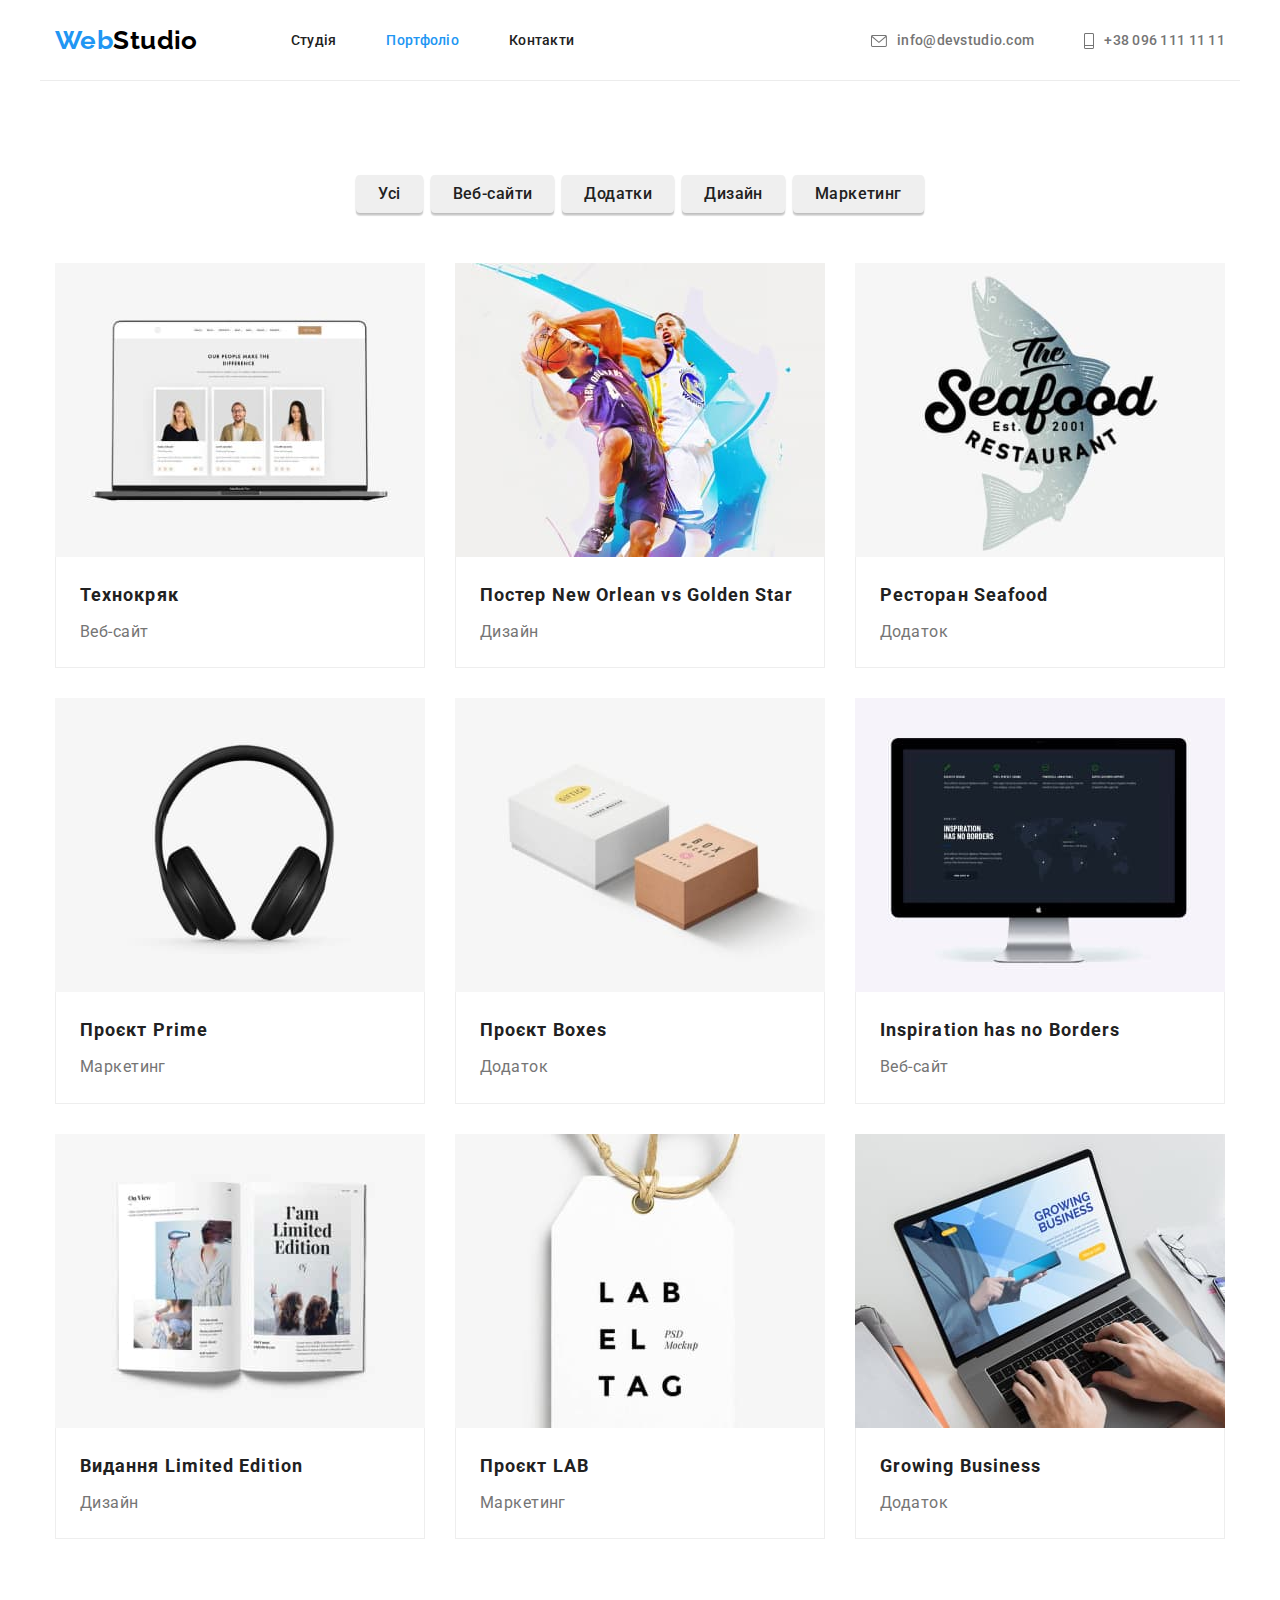
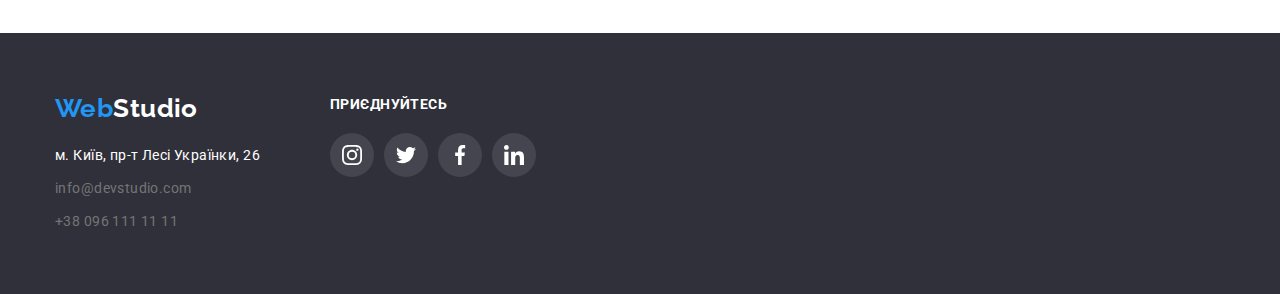
==== portfolio.html @ 02ffd087 "Add files via upload" ====
<!DOCTYPE html>
<html lang="en">

<head>
    <meta charset="UTF-8">
    <meta http-equiv="X-UA-Compatible" content="IE=edge">
    <meta name="viewport" content="width=device-width, initial-scale=1.0">
    <title>Portfolio</title>
    <link rel="preconnect" href="https://fonts.googleapis.com">
    <link rel="preconnect" href="https://fonts.gstatic.com" crossorigin>
    <link
        href="https://fonts.googleapis.com/css2?family=Raleway:wght@700&family=Roboto:wght@400;500;700;900&display=swap"
        rel="stylesheet">
    <link rel="stylesheet"
        href="https://cdnjs.cloudflare.com/ajax/libs/modern-normalize/1.0.0/modern-normalize.min.css">
    <link rel="stylesheet" href="./styles.css">
</head>

<body>
    <header class="header">
        <div class="conteiner header-wrap">
            <a class="logo-link link" href="/" lang="en"><span class="accent">Web</span>Studio</a>
            <nav class="navigation">
                <ul class="list header-list">
                    <li class="nav-item"><a class="link" href="/">Студія</a></li>
                    <li class="nav-item"><a class="link current" href="./portfolio.html">Портфоліо</a></li>
                    <li class="nav-item"><a class="link" href="">Контакти</a></li>
                </ul>
            </nav>
            <ul class="list contact-list">
                <li class="contact"><a class="contact-link link" href="mailto:info@devstudio.com">
                        <svg class="icon-contact" width="16" height="12">
                            <use href="./images/icon.svg#icon-mail"></use>
                        </svg>
                        info@devstudio.com</a>
                </li>
                <li class="contact"><a class="contact-link link" href="tel:+380961111111">
                        <svg class="icon-contact" width="10" height="16">
                            <use href="./images/icon.svg#icon-phone"></use>
                        </svg>
                        +38 096 111 11 11</a>
                </li>
            </ul>
        </div>
    </header>
    <main>
        <section class="portfolio">
            <div class="conteiner">
                <h1 class="visually-hidden">Наші роботи, портфоліо</h1>
                <ul class="list portfolio-list">
                    <li class="filter-item"><button class="button-filter" type="button">Усі</button></li>
                    <li class="filter-item"><button class="button-filter" type="button">Веб-сайти</button></li>
                    <li class="filter-item"><button class="button-filter" type="button">Додатки</button></li>
                    <li class="filter-item"><button class="button-filter" type="button">Дизайн</button></li>
                    <li class="filter-item"><button class="button-filter" type="button">Маркетинг</button></li>
                </ul>
                <ul class="list content-example-list">
                    <li class="content-example-item">
                        <a class="link" href="">
                            <img src="./images/portfolio-tehnokrack.jpg" width="370"
                                alt="Зображення відкритого ноутбуку">
                            <div class="card-info">
                                <h2 class="example-caption">Технокряк</h2>
                                <p class="example-text">Веб-сайт</p>
                            </div>
                        </a>
                    </li>
                    <li class="content-example-item">
                        <a class="link" href="">
                            <img src="./images/portfolio-posterdesign.jpg" width="370"
                                alt="Баскетболісти під час гри з м'ячем">
                            <div class="card-info">
                                <h2 class="example-caption">Постер New Orlean vs Golden Star</h2>
                                <p class="example-text">Дизайн</p>
                            </div>
                        </a>
                    </li>
                    <li class="content-example-item">
                        <a class="link" href="">
                            <img src="./images/portfolio-restaraunt.jpg" width="370" alt="Зображення риби з логотипом">
                            <div class="card-info">
                                <h2 class="example-caption">Ресторан Seafood</h2>
                                <p class="example-text">Додаток</p>
                            </div>
                        </a>
                    </li>
                    <li class="content-example-item">
                        <a class="link" href="">
                            <img src="./images/portfolio-primeheadsphone.jpg" width="370"
                                alt="Зображення накладних навушників">
                            <div class="card-info">
                                <h2 class="example-caption">Проєкт Prime</h2>
                                <p class="example-text">Маркетинг</p>
                            </div>
                        </a>
                    </li>
                    <li class="content-example-item">
                        <a class="link" href="">
                            <img src="./images/portfolio-boxes.jpg" width="370" alt="Дві коробки біла та рожева">
                            <div class="card-info">
                                <h2 class="example-caption">Проєкт Boxes</h2>
                                <p class="example-text">Додаток</p>
                            </div>
                        </a>
                    </li>
                    <li class="content-example-item">
                        <a class="link" href="">
                            <img src="./images/portfolio-inspiration.jpg" width="370" alt="Екран монітору з мапою">
                            <div class="card-info">
                                <h2 class="example-caption">Inspiration has no Borders</h2>
                                <p class="example-text">Веб-сайт</p>
                            </div>
                        </a>
                    </li>
                    <li class="content-example-item">
                        <a class="link" href="">
                            <img src="./images/portfolio-publisher.jpg" width="370"
                                alt="Розгорнута книга з ілюстраціями">
                            <div class="card-info">
                                <h2 class="example-caption">Видання Limited Edition</h2>
                                <p class="example-text">Дизайн</p>
                            </div>
                        </a>
                    </li>
                    <li class="content-example-item">
                        <a class="link" href="">
                            <img src="./images/portfolio-labmarketing.jpg" width="370" alt="Бірка з графічним написом">
                            <div class="card-info">
                                <h2 class="example-caption">Проєкт LAB</h2>
                                <p class="example-text">Маркетинг</p>
                            </div>
                        </a>
                    </li>
                    <li class="content-example-item">
                        <a class="link" href="">
                            <img src="./images/portfolio-businessapp.jpg" width="370"
                                alt="Руки лежать на клавіатурі ноутбуку">
                            <div class="card-info">
                                <h2 class="example-caption">Growing Business</h2>
                                <p class="example-text">Додаток</p>
                            </div>
                        </a>
                    </li>
                </ul>
            </div>
        </section>

    </main>
    <footer class="footer">
        <div class="conteiner">
            <div class="address-link">
                <a class="logo-link link" href="/" lang="en"><span class="accent">Web</span><span
                        class="change-color">Studio</span></a>
                <address>
                    <ul class="list">
                        <li><a class="link address-link" href="https://goo.gl/maps/9GgxLfYpcewbCLix5" target="_blank"
                                rel="noopener noreferrer nofollow">м. Київ, пр-т Лесі Українки, 26</a></li>
                        <li class="contact"><a class="link contact-link"
                                href="mailto:info@devstudio.com">info@devstudio.com</a></li>
                        <li class="contact"><a class="link contact-link" href="tel:+380961111111">+38 096 111 11 11</a>
                        </li>
                    </ul>
                </address>
            </div>
            <div class="connect-links">
                <p class="connect-text">приєднуйтесь</p>
                <ul class="list icon-socials connect">
                    <li class="icon-socials-item">
                        <a class="icon-socials-link connect link" href="">
                            <svg class="icon-social" width="20" height="20">
                                <use href="./images/icon.svg#icon-instagram"></use>
                            </svg>
                        </a>
                    </li>
                    <li>
                        <a class="icon-socials-link connect link" href="">
                            <svg class="icon-social" width="20" height="20">
                                <use href="./images/icon.svg#icon-twitter"></use>
                            </svg>
                        </a>
                    </li>
                    <li>
                        <a class="icon-socials-link connect link" href="">
                            <svg class="icon-social" width="20" height="20">
                                <use href="./images/icon.svg#icon-facebook"></use>
                            </svg>
                        </a>
                    </li>
                    <li>
                        <a class="icon-socials-link connect link" href="">
                            <svg class="icon-social" width="20" height="20">
                                <use href="./images/icon.svg#icon-linkedin"></use>
                            </svg>
                        </a>
                    </li>
                </ul>
            </div>
        </div>
    </footer>
</body>

</html>
---- styles.css ----
/* цвет текста #757575;*/
/* цвет активной ссылки #2196F3;*/
/* текст заголовков #212121; */
/* цвет хэдера #FFFFFF;*/
/* цвет секции с сотрудниками #F5F4FA;*/
/* цвет хэро секции и футера #2F303A;*/
/* цвет секций #F5F5F5;  */
/* цвет логотипа #000000; */

:root{
    --primary-text-color:  #757575;
    --title-text-color: #212121;
    --filter-text: #212121;
    --accent-color:#2196F3; 
    --accent-background:#2F303A;
    --color-secondary-section: #F5F4FA;
    --header-color:#ffffff;
    --logo-text: #000000;
}
html{
    box-sizing:border-box;
}
body{
    font-family: 'Roboto', sans-serif;
    color: var(--primary-text-color);
    font-size: 14px;
    line-height: 1.71;
    letter-spacing: 0.03em;
}
h1, h2, h3, p {
    margin: 0px;
    padding: 0px;
    
}
.conteiner{
    width: 1200px;
    margin-right: auto;
    margin-left: auto;
    padding-left: 15px;
    padding-right: 15px;
}
.list{
    list-style:none;
    margin: 0px;
    padding: 0px;

}
.link {
    color: #212121;
    text-decoration: none;
}

/* хєдер*/
.header-wrap{
    display: flex;
    align-items: center;
    padding-top: 25px;
    padding-bottom: 24px;
    border-bottom-width: 1px;
    border-bottom-style: solid;
    border-bottom-color: #ECECEC;
}
.logo-link{
    display: block;
    font-family: Raleway;
    font-weight: 700;
    font-size: 26px;
    line-height: 1.2;
    color: var(--logo-text);
}
.logo-link .accent{
    color:var(--accent-color);
}
.navigation{
    margin-left: 93px;
}
.header-list,
.contact-list{
    display: flex;
    font-weight: 500;
    line-height: 1.17;
    letter-spacing: 0.02em;
    
}
.header li:not(:last-child){
    margin-right: 50px;
}
.contact-list{
    margin-left: auto;
}
.current{
    color: var(--accent-color);
}
.address-link:hover,
.address-link:focus,
.nav-item .link:hover,
.nav-item .link:focus, 
.contact-link:hover,
.contact-link:focus
 {
    color:var(--accent-color);
    fill:var(--accent-color);
}
.contact-link{
    display: flex;
    align-items: center;
    color: var(--primary-text-color);
    fill:var(--primary-text-color);
}
.icon-contact{
    margin-right: 10px;
}

/*основной контент*/
.hero-section{
    background-image: linear-gradient(to right, rgba(47, 48, 58, 0.4), rgba(47, 48, 58, 0.4)),url(./images/hero-background.jpg);
    background-position: center;
    background-size: cover;
    margin: auto;
    background-color: var(--accent-background);
    max-width: 1600px;
    text-align: center;
}
.hero-section .conteiner{
    padding-top: 200px;
    padding-bottom: 200px;
}
.caption-hero{
    font-weight: 900;
    font-size: 44px;
    line-height: 1.36;
    letter-spacing: 0.06em;
    text-transform: uppercase;
    color:#ffffff;
    margin-bottom: 30px;
}
.button-hero{
    padding-left: 32px;
    padding-right: 32px;
    padding-top: 10px;
    padding-bottom: 10px;
    border-radius: 4px;
    border: none;
    font-family: inherit;
    font-weight: 700;
    font-size: 16px;
    line-height: 1.88;
    letter-spacing: 0.06em;
    color:#ffffff;
    background-color: var(--accent-color);
}
.visually-hidden{
    position: absolute;
    width: 1px;
    height: 1px;
    margin: -1px;
    border: 0;
    padding: 0;
    
    white-space: nowrap;
    clip-path: inset(100%);
    clip: rect(0 0 0 0);
    overflow: hidden;
}
.benefits-icons{
    display: flex;
    justify-content: center;
    align-items: center;
    background: #F5F4FA;
    border-radius: 4px;
    width: 270px;
    height: 120px;
    margin-bottom: 30px;
}

.benefits-list{
    padding-top: 94px;
    display: flex;
    justify-content: space-between;
}
.benefits-list > li:not(:last-child){
    margin-right: 30px;
}
.benefits-caption{
    margin-bottom: 10px;
    font-size: 14px;
    font-weight: 700;
    line-height: 1.14px;
    text-transform: uppercase;
    color: var(--title-text-color);
}
.function-caption, .team-caption, .title-clients{
    text-align: center;
    padding-top: 94px;
    font-weight: 700;
    font-size: 36px;
    line-height: 1.17;
    color:var(--title-text-color);
}
.function-list {
    margin-top: 50px;
    padding-bottom: 94px;
    display: flex;
    justify-content: space-between;
}
.function-list img{
    display: block;
}
.function-list > li{
    width: calc(100%/3,3333);
}
.team{
    background-color: var(--color-secondary-section);
}
.team-list{
    display: flex;
    justify-content: space-between;
    text-align: center;
    margin-top: 50px;
    padding-bottom: 94px;
}
.team-person{
    background-color: #ffffff;
    box-shadow: 0px 1px 3px rgba(0, 0, 0, 0.12), 0px 1px 1px rgba(0, 0, 0, 0.14), 0px 2px 1px rgba(0, 0, 0, 0.2);
    border-radius: 0px 0px 4px 4px;
    padding-bottom: 30px;
}
.team-caption-list{
    margin-top: 30px;
    font-weight: 500;
    font-size: 16px;
    line-height: 1.19;
    color: var(--title-text-color);
}
.team-text-list{
    margin-top: 10px;
    font-size: 16px;
    line-height: 1.19;
}
.icon-socials{
    display: flex;
    margin-top: 16px;
    justify-content:center;
    align-items: center;
    
}
.icon-socials-link{
    display: flex;
    border-radius: 50%;
    width: 44px;
    height: 44px;
    align-items: center;
    justify-content: center;
}
.icon-social{
    display: block;
}
.icon-socials-link{
    background-color: #ffffff;
    fill: #AFB1B8;
}
.icon-socials-link:hover,
.icon-socials-link:focus {
    background-color: var(--accent-color);
    fill: #ffffff;
}
.icon-socials li:not(:last-child){
    margin-right: 10px;
}
.icon-socials-link.connect{
    background: rgba(255, 255, 255, 0.1);
    fill: #ffffff;;
}
.icon-socials-link.connect:hover,
.icon-socials-link.connect:focus{
    background-color: var(--accent-color);
}
/*клиенты*/
.clients-list{
    display: flex;
    align-items: center;
    justify-content: center;
    margin-top: 50px;
    margin-bottom: 94px;
}
.clients-link{
    display: flex;
    justify-content: center;
    align-items: center;
    width: 170px;
    height: 92px;
    border: 1px solid #AFB1B8;
    border-radius: 4px;
    fill:#AFB1B8;

}
.clients-link:hover,
.clients-link:focus{
    fill:var(--accent-color);
    border: 1px solid var(--accent-color);
}
.clients-list li:not(:last-child){
    margin-right: 30px;
}
/*футер*/
.footer{
    background-color: var(--accent-background);
}
.footer .conteiner{
    display: flex;
    padding-top: 60px;
    padding-bottom: 60px;
}
.footer .link{
    font-style: normal;
}
.footer .logo-link{
    margin-bottom: 20px;
}
.footer .contact-link{
    margin-top: 9px;
}
.address-link,
footer .change-color{
    color:#ffffff;
}
.connect-links{
    margin-left: 70px;
}
.connect-text{
font-weight: 700;
text-transform: uppercase;
color: #FFFFFF;
}

/*портфолио*/
.portfolio-list{
    display: flex;
    justify-content: center;
    padding-top: 94px;
    margin-bottom: 50px;
}
.portfolio-list > li:not(:last-child){
    margin-right: 8px;
}
.button-filter{
    padding-left: 22px;
    padding-right: 22px;
    padding-top: 6px;
    padding-bottom: 6px;
    border: none;
    border-radius: 4px;
    box-shadow: 0px 3px 1px rgba(0, 0, 0, 0.1), 0px 1px 2px rgba(0, 0, 0, 0.08), 0px 2px 2px rgba(0, 0, 0, 0.12);
    font-family: inherit;
    letter-spacing: inherit;
    font-weight: 500;
    font-size: 16px;
    line-height: 1.62;
    color:var(--title-text-color);
    cursor: pointer;
    
}
.button-filter:hover,
.button-filter:focus{
    background-color: var(--accent-color);
    color:#ffffff;
}
.content-example-list{
    display: flex;
    flex-wrap: wrap;
    justify-content: space-between;
    padding-bottom: 94px;
    
}
.content-example-list > li:not(:nth-last-child(-n + 3)){
    margin-bottom: 30px;
}

.content-example-item img{
    display: block;
}
.content-example-list > li{
    width: calc(100%/3,3333);
}
.card-info{
    border: solid 1px #EEEEEE;
    border-top: none;
    padding-left: 24px;
    padding-bottom: 20px;
    padding-top: 20px;
}
.content-example-item:hover,
.content-example-item:focus{
    box-shadow: 0px 1px 1px rgba(0, 0, 0, 0.12), 0px 4px 4px rgba(0, 0, 0, 0.06), 1px 4px 6px rgba(0, 0, 0, 0.16);
}
.example-caption{
    margin-bottom: 4px;
    font-weight: 700;
    font-size: 18px;
    line-height: 2.0;
    letter-spacing: 0.06em;
    color: var(--title-text-color);
}
.example-text{
    font-size: 16px;
    line-height: 1.9;
    color: var(--primary-text-color)
}
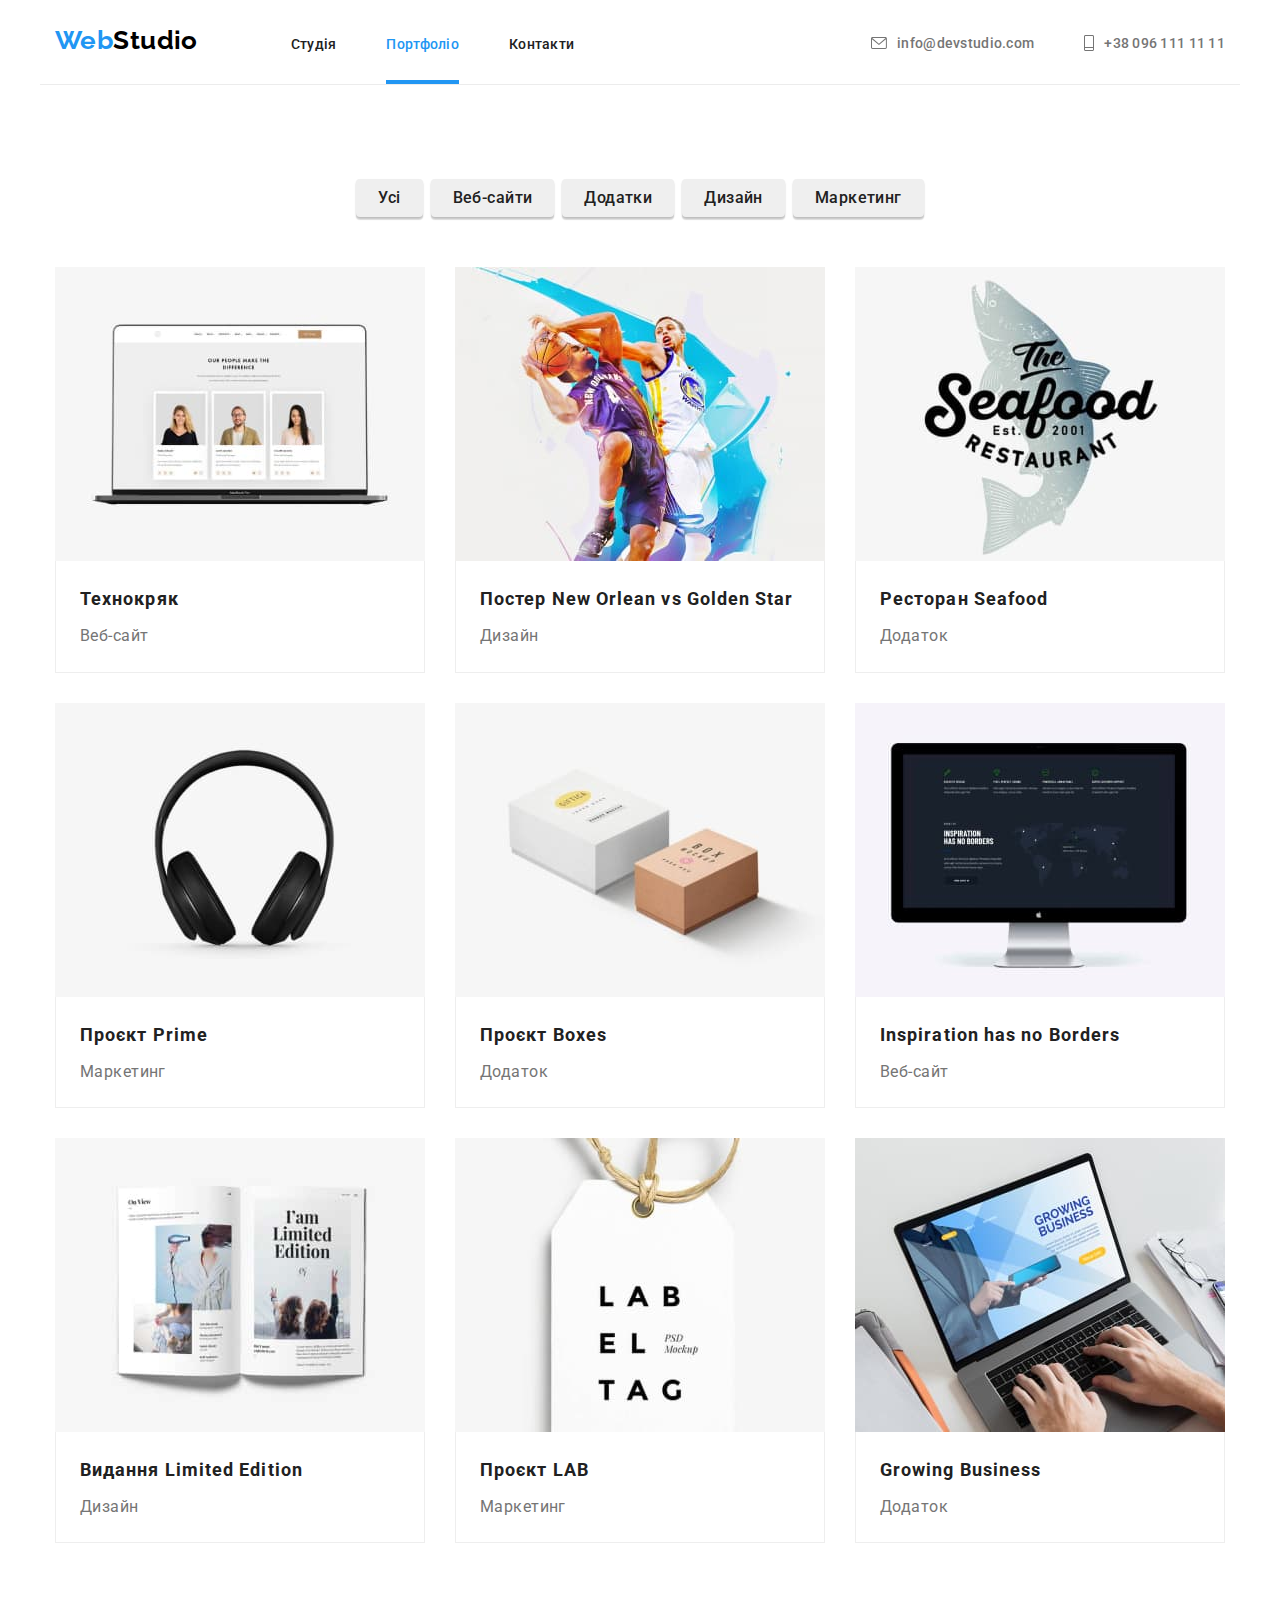
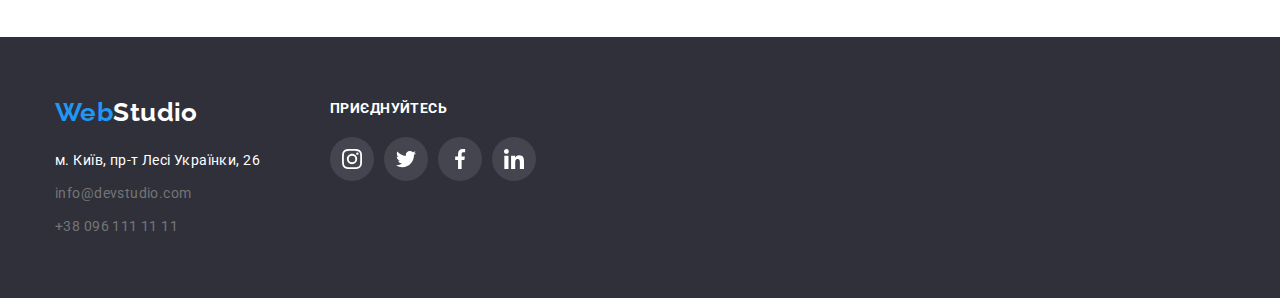
==== commit 8434c479: "плашки в хэдере, ховеры на карточках в портфолио, надписи поверх изображений" ====
--- a/portfolio.html
+++ b/portfolio.html
@@ -57,18 +57,32 @@
                 <ul class="list content-example-list">
                     <li class="content-example-item">
                         <a class="link" href="">
-                            <img src="./images/portfolio-tehnokrack.jpg" width="370"
-                                alt="Зображення відкритого ноутбуку">
+                            <div class="content-thumb">
+                                <img src="./images/portfolio-tehnokrack.jpg" width="370"
+                                    alt="Зображення відкритого ноутбуку">
+                                <p class="opposite-text">
+                                    Ресурс пропонує комплексні пропозиції з різним рівнем функціоналу та сервісів. Все
+                                    це дозволить відвідувачу отримати вичерпні відомості про компанію чи приватну особу.
+                                </p>
+                            </div>
+
                             <div class="card-info">
                                 <h2 class="example-caption">Технокряк</h2>
                                 <p class="example-text">Веб-сайт</p>
                             </div>
                         </a>
-                    </li>
-                    <li class="content-example-item">
-                        <a class="link" href="">
-                            <img src="./images/portfolio-posterdesign.jpg" width="370"
-                                alt="Баскетболісти під час гри з м'ячем">
+
+                    </li>
+                    <li class="content-example-item">
+                        <a class="link" href="">
+                            <div class="content-thumb">
+                                <img src="./images/portfolio-posterdesign.jpg" width="370"
+                                    alt="Баскетболісти під час гри з м'ячем">
+                                <p class="opposite-text">
+                                    Ресурс пропонує комплексні пропозиції з різним рівнем функціоналу та сервісів. Все
+                                    це дозволить відвідувачу отримати вичерпні відомості про компанію чи приватну особу.
+                                </p>
+                            </div>
                             <div class="card-info">
                                 <h2 class="example-caption">Постер New Orlean vs Golden Star</h2>
                                 <p class="example-text">Дизайн</p>
@@ -77,7 +91,14 @@
                     </li>
                     <li class="content-example-item">
                         <a class="link" href="">
-                            <img src="./images/portfolio-restaraunt.jpg" width="370" alt="Зображення риби з логотипом">
+                            <div class="content-thumb">
+                                <img src="./images/portfolio-restaraunt.jpg" width="370"
+                                    alt="Зображення риби з логотипом">
+                                <p class="opposite-text">
+                                    Ресурс пропонує комплексні пропозиції з різним рівнем функціоналу та сервісів. Все
+                                    це дозволить відвідувачу отримати вичерпні відомості про компанію чи приватну особу.
+                                </p>
+                            </div>
                             <div class="card-info">
                                 <h2 class="example-caption">Ресторан Seafood</h2>
                                 <p class="example-text">Додаток</p>
@@ -86,8 +107,14 @@
                     </li>
                     <li class="content-example-item">
                         <a class="link" href="">
-                            <img src="./images/portfolio-primeheadsphone.jpg" width="370"
-                                alt="Зображення накладних навушників">
+                            <div class="content-thumb">
+                                <img src="./images/portfolio-primeheadsphone.jpg" width="370"
+                                    alt="Зображення накладних навушників">
+                                <p class="opposite-text">
+                                    Ресурс пропонує комплексні пропозиції з різним рівнем функціоналу та сервісів. Все
+                                    це дозволить відвідувачу отримати вичерпні відомості про компанію чи приватну особу.
+                                </p>
+                            </div>
                             <div class="card-info">
                                 <h2 class="example-caption">Проєкт Prime</h2>
                                 <p class="example-text">Маркетинг</p>
@@ -96,7 +123,13 @@
                     </li>
                     <li class="content-example-item">
                         <a class="link" href="">
-                            <img src="./images/portfolio-boxes.jpg" width="370" alt="Дві коробки біла та рожева">
+                            <div class="content-thumb">
+                                <img src="./images/portfolio-boxes.jpg" width="370" alt="Дві коробки біла та рожева">
+                                <p class="opposite-text">
+                                    Ресурс пропонує комплексні пропозиції з різним рівнем функціоналу та сервісів. Все
+                                    це дозволить відвідувачу отримати вичерпні відомості про компанію чи приватну особу.
+                                </p>
+                            </div>
                             <div class="card-info">
                                 <h2 class="example-caption">Проєкт Boxes</h2>
                                 <p class="example-text">Додаток</p>
@@ -105,7 +138,13 @@
                     </li>
                     <li class="content-example-item">
                         <a class="link" href="">
-                            <img src="./images/portfolio-inspiration.jpg" width="370" alt="Екран монітору з мапою">
+                            <div class="content-thumb">
+                                <img src="./images/portfolio-inspiration.jpg" width="370" alt="Екран монітору з мапою">
+                                <p class="opposite-text">
+                                    Ресурс пропонує комплексні пропозиції з різним рівнем функціоналу та сервісів. Все
+                                    це дозволить відвідувачу отримати вичерпні відомості про компанію чи приватну особу.
+                                </p>
+                            </div>
                             <div class="card-info">
                                 <h2 class="example-caption">Inspiration has no Borders</h2>
                                 <p class="example-text">Веб-сайт</p>
@@ -114,8 +153,14 @@
                     </li>
                     <li class="content-example-item">
                         <a class="link" href="">
-                            <img src="./images/portfolio-publisher.jpg" width="370"
-                                alt="Розгорнута книга з ілюстраціями">
+                            <div class="content-thumb">
+                                <img src="./images/portfolio-publisher.jpg" width="370"
+                                    alt="Розгорнута книга з ілюстраціями">
+                                <p class="opposite-text">
+                                    Ресурс пропонує комплексні пропозиції з різним рівнем функціоналу та сервісів. Все
+                                    це дозволить відвідувачу отримати вичерпні відомості про компанію чи приватну особу.
+                                </p>
+                            </div>
                             <div class="card-info">
                                 <h2 class="example-caption">Видання Limited Edition</h2>
                                 <p class="example-text">Дизайн</p>
@@ -124,7 +169,14 @@
                     </li>
                     <li class="content-example-item">
                         <a class="link" href="">
-                            <img src="./images/portfolio-labmarketing.jpg" width="370" alt="Бірка з графічним написом">
+                            <div class="content-thumb">
+                                <img src="./images/portfolio-labmarketing.jpg" width="370"
+                                    alt="Бірка з графічним написом">
+                                <p class="opposite-text">
+                                    Ресурс пропонує комплексні пропозиції з різним рівнем функціоналу та сервісів. Все
+                                    це дозволить відвідувачу отримати вичерпні відомості про компанію чи приватну особу.
+                                </p>
+                            </div>
                             <div class="card-info">
                                 <h2 class="example-caption">Проєкт LAB</h2>
                                 <p class="example-text">Маркетинг</p>
@@ -133,8 +185,14 @@
                     </li>
                     <li class="content-example-item">
                         <a class="link" href="">
-                            <img src="./images/portfolio-businessapp.jpg" width="370"
-                                alt="Руки лежать на клавіатурі ноутбуку">
+                            <div class="content-thumb">
+                                <img src="./images/portfolio-businessapp.jpg" width="370"
+                                    alt="Руки лежать на клавіатурі ноутбуку">
+                                <p class="opposite-text">
+                                    Ресурс пропонує комплексні пропозиції з різним рівнем функціоналу та сервісів. Все
+                                    це дозволить відвідувачу отримати вичерпні відомості про компанію чи приватну особу.
+                                </p>
+                            </div>
                             <div class="card-info">
                                 <h2 class="example-caption">Growing Business</h2>
                                 <p class="example-text">Додаток</p>
--- a/styles.css
+++ b/styles.css
@@ -17,7 +17,9 @@
     --header-color:#ffffff;
     --logo-text: #000000;
 }
-html{
+*,
+::after,
+::before{
     box-sizing:border-box;
 }
 body{
@@ -53,9 +55,8 @@
 /* хєдер*/
 .header-wrap{
     display: flex;
-    align-items: center;
+    align-items: baseline;
     padding-top: 25px;
-    padding-bottom: 24px;
     border-bottom-width: 1px;
     border-bottom-style: solid;
     border-bottom-color: #ECECEC;
@@ -91,6 +92,22 @@
 .current{
     color: var(--accent-color);
 }
+.nav-item{
+    position: relative;
+    padding-bottom: 32px;
+}
+
+.nav-item .current::after{
+    content: ' ';
+    width:100%;
+    height: 4px;
+    background-color: var(--accent-color);
+    position:absolute;
+    left: 0;
+    bottom: 0;
+    opacity: 1;
+}
+
 .address-link:hover,
 .address-link:focus,
 .nav-item .link:hover,
@@ -208,6 +225,26 @@
 }
 .function-list > li{
     width: calc(100%/3,3333);
+}
+.function-item{
+    position: relative;
+}
+.function-label{
+    position: absolute;
+    bottom: 0;
+    left: 0;
+    right: 0;
+    background-color: rgba(47, 48, 58, 0.8);
+   
+}
+.function-text{
+    font-weight: 700;
+    text-align: center;
+    text-transform: uppercase;
+    color: #FFFFFF;
+    padding-top: 27px;
+    padding-bottom: 27px;
+
 }
 .team{
     background-color: var(--color-secondary-section);
@@ -405,4 +442,29 @@
     font-size: 16px;
     line-height: 1.9;
     color: var(--primary-text-color)
-}+}
+.content-thumb{
+    overflow: hidden;
+    position: relative;
+}
+.opposite-text{
+    position: absolute;
+    top: 0;
+    left: 0;
+    width: 100%;
+    height: 100%;
+    background-color: rgba(33, 150, 243, 0.9);
+    transform: translateY(100%);
+    opacity: 0;
+    transition: 250ms cubic-bezier(0.4, 0, 0.2, 1);
+    
+    font-size: 18px;
+    line-height: 1.56;
+    color: #FFFFFF;
+
+    padding: 63px 24px;
+}
+.content-example-item:hover .opposite-text{
+    transform: translateY(0);
+    opacity: 1;
+}
